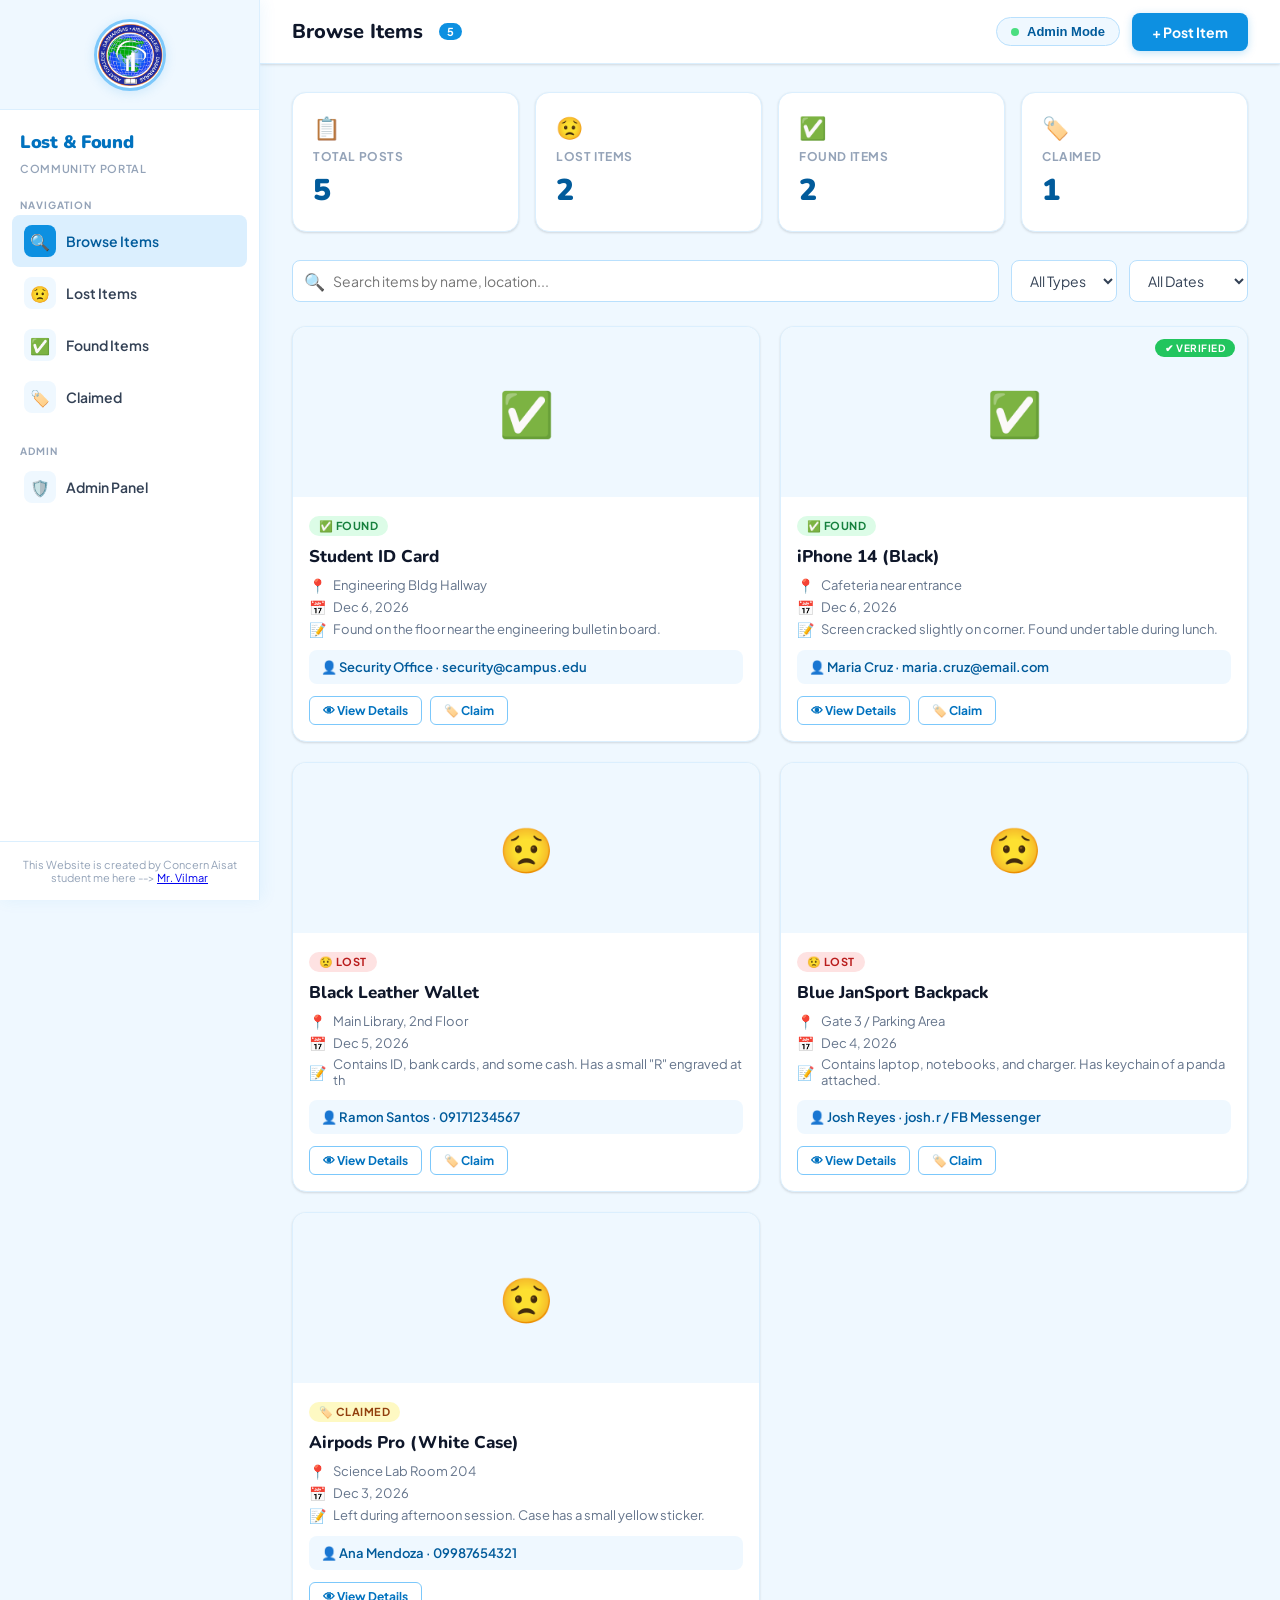
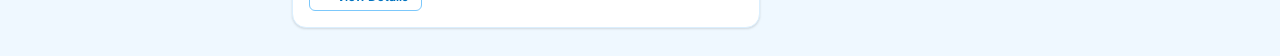
==== index.html @ 562bf7f7 "Add files via upload" ====
<!DOCTYPE html>
<html lang="en">
<head>
<meta charset="UTF-8" />
<meta name="viewport" content="width=device-width, initial-scale=1.0"/>
<title>Lost & Found Portal</title>
<link href="https://fonts.googleapis.com/css2?family=Nunito:wght@400;600;700;800;900&family=Plus+Jakarta+Sans:wght@400;500;600;700&display=swap" rel="stylesheet"/>
  <link rel="stylesheet" href="index.css">

</head>
<body>

<!-- SIDEBAR OVERLAY (mobile) -->
<div class="sidebar-overlay" id="sidebarOverlay" onclick="closeSidebar()"></div>

<!-- SIDEBAR -->
<div class="sidebar" id="sidebar">
  <div class="logo-container">

    <div class="logo-circle">
      <img src="img/logo.png" alt="Logo"/>
    </div>
  </div>
  <div class="sidebar-title">Lost &amp; Found</div>
  <div class="sidebar-subtitle">Community Portal</div>

  <div class="nav-section">
    <div class="nav-label">Navigation</div>
    <button class="nav-btn active" onclick="showPage('browse', this)">
      <span class="icon">🔍</span> Browse Items
    </button>
    <button class="nav-btn" onclick="showPage('lost', this)">
      <span class="icon">😟</span> Lost Items
    </button>
    <button class="nav-btn" onclick="showPage('found', this)">
      <span class="icon">✅</span> Found Items
    </button>
    <button class="nav-btn" onclick="showPage('claimed', this)">
      <span class="icon">🏷️</span> Claimed
    </button>
  </div>

  <div class="nav-section" style="margin-top:8px;">
    <div class="nav-label">Admin</div>
    <button class="nav-btn" onclick="showPage('admin', this)" id="adminNavBtn">
      <span class="icon">🛡️</span> Admin Panel
    </button>
  </div>

  <div class="sidebar-footer">
    This Website is created by Concern Aisat student me here --> <a href="https://vilmar-dev.github.io/Portfolio/" target="_blank">Mr. Vilmar</a><br>
  </div>
</div>

<!-- MAIN -->
<div class="main">
  <!-- TOPBAR -->
  <div class="topbar">
    <div class="topbar-left">
      <button class="hamburger" onclick="toggleSidebar()" aria-label="Open menu">☰</button>
      <span class="page-title" id="pageTitle">Browse Items</span>
      <span class="badge-count" id="itemCount">0</span>
    </div>
    <div class="topbar-right">
      <button class="admin-toggle" id="adminToggle" onclick="toggleAdminMode()">
        <span class="admin-dot"></span>
        <span id="adminToggleLabel">Admin Mode</span>
      </button>
      <button class="btn btn-primary" onclick="openPostModal()">
        + Post Item
      </button>
    </div>
  </div>

  <!-- BROWSE PAGE -->
  <div class="page-section active" id="page-browse">
    <div class="stats-row">
      <div class="stat-card">
        <div class="stat-icon">📋</div>
        <div class="stat-label">Total Posts</div>
        <div class="stat-value" id="stat-total">0</div>
      </div>
      <div class="stat-card">
        <div class="stat-icon">😟</div>
        <div class="stat-label">Lost Items</div>
        <div class="stat-value" id="stat-lost">0</div>
      </div>
      <div class="stat-card">
        <div class="stat-icon">✅</div>
        <div class="stat-label">Found Items</div>
        <div class="stat-value" id="stat-found">0</div>
      </div>
      <div class="stat-card">
        <div class="stat-icon">🏷️</div>
        <div class="stat-label">Claimed</div>
        <div class="stat-value" id="stat-claimed">0</div>
      </div>
    </div>

    <div class="search-bar-row">
      <div class="search-input-wrap">
        <span class="search-icon">🔍</span>
        <input type="text" id="searchInput" placeholder="Search items by name, location..." oninput="renderCards('browse')"/>
      </div>
      <select class="filter-select" id="filterType" onchange="renderCards('browse')">
        <option value="all">All Types</option>
        <option value="lost">Lost</option>
        <option value="found">Found</option>
      </select>
      <select class="filter-select" id="filterDate" onchange="renderCards('browse')">
        <option value="all">All Dates</option>
        <option value="today">Today</option>
        <option value="week">This Week</option>
        <option value="month">This Month</option>
      </select>
    </div>

    <div class="cards-grid" id="browse-grid"></div>
    <div class="empty-state" id="browse-empty" style="display:none;">
      <div class="empty-icon">📭</div>
      <p>No items found. Try a different search or post a new item!</p>
    </div>
  </div>

  <!-- LOST PAGE -->
  <div class="page-section" id="page-lost">
    <div class="section-header">
      <span class="section-title">Lost Items</span>
      <button class="btn btn-primary btn-sm" onclick="openPostModal('lost')">+ Report Lost Item</button>
    </div>
    <div class="search-bar-row">
      <div class="search-input-wrap">
        <span class="search-icon">🔍</span>
        <input type="text" id="searchLost" placeholder="Search lost items..." oninput="renderCards('lost')"/>
      </div>
    </div>
    <div class="cards-grid" id="lost-grid"></div>
    <div class="empty-state" id="lost-empty" style="display:none;">
      <div class="empty-icon">😟</div>
      <p>No lost items posted yet.</p>
    </div>
  </div>

  <!-- FOUND PAGE -->
  <div class="page-section" id="page-found">
    <div class="section-header">
      <span class="section-title">Found Items</span>
      <button class="btn btn-primary btn-sm" onclick="openPostModal('found')">+ Report Found Item</button>
    </div>
    <div class="search-bar-row">
      <div class="search-input-wrap">
        <span class="search-icon">🔍</span>
        <input type="text" id="searchFound" placeholder="Search found items..." oninput="renderCards('found')"/>
      </div>
    </div>
    <div class="cards-grid" id="found-grid"></div>
    <div class="empty-state" id="found-empty" style="display:none;">
      <div class="empty-icon">✅</div>
      <p>No found items posted yet.</p>
    </div>
  </div>

  <!-- CLAIMED PAGE -->
  <div class="page-section" id="page-claimed">
    <div class="section-header">
      <span class="section-title">Claimed Items</span>
    </div>
    <div class="cards-grid" id="claimed-grid"></div>
    <div class="empty-state" id="claimed-empty" style="display:none;">
      <div class="empty-icon">🏷️</div>
      <p>No claimed items yet.</p>
    </div>
  </div>

  <!-- ADMIN PAGE -->
  <div class="page-section" id="page-admin">
    <div class="section-header">
      <span class="section-title">🛡️ Admin Panel</span>
      <span style="font-size:13px; color:var(--gray-400); font-weight:600;">Manage all posts and verify claims</span>
    </div>
    <div id="admin-lock" style="text-align:center; padding:60px; color:var(--gray-400);">
      <div style="font-size:48px; margin-bottom:12px;">🔒</div>
      <p style="font-size:15px; font-weight:700;">Enable Admin Mode to access this panel</p>
      <p style="font-size:13px; margin-top:6px;">Click the "Admin Mode" button in the top right</p>
    </div>
    <div id="admin-content" style="display:none;">
      <div class="stats-row" style="grid-template-columns: repeat(3,1fr); margin-bottom:20px;">
        <div class="stat-card">
          <div class="stat-icon">⏳</div>
          <div class="stat-label">Pending Review</div>
          <div class="stat-value" id="admin-pending">0</div>
        </div>
        <div class="stat-card">
          <div class="stat-icon">✔️</div>
          <div class="stat-label">Verified</div>
          <div class="stat-value" id="admin-verified">0</div>
        </div>
        <div class="stat-card">
          <div class="stat-icon">🗑️</div>
          <div class="stat-label">Removed</div>
          <div class="stat-value" id="admin-removed">0</div>
        </div>
      </div>
      <div class="admin-table-wrap">
      <table class="admin-table" id="adminTable">
        <thead>
          <tr>
            <th>Item</th>
            <th>Type</th>
            <th>Location</th>
            <th>Date</th>
            <th>Contact</th>
            <th>Status</th>
            <th>Actions</th>
          </tr>
        </thead>
        <tbody id="adminTableBody"></tbody>
      </table>
      </div>
      <div class="empty-state" id="admin-empty" style="display:none;">
        <div class="empty-icon">🗂️</div>
        <p>No items to manage.</p>
      </div>
    </div>
  </div>
</div>

<!-- POST MODAL -->
<div class="modal-overlay" id="postModal">
  <div class="modal">
    <div class="modal-header">
      <span class="modal-title" id="postModalTitle">Post an Item</span>
      <button class="modal-close" onclick="closeModal('postModal')">✕</button>
    </div>
    <div class="modal-body">
      <div class="form-type-toggle">
        <button class="type-option active" id="typeBtn-lost" onclick="setFormType('lost')">😟 I Lost Something</button>
        <button class="type-option" id="typeBtn-found" onclick="setFormType('found')">✅ I Found Something</button>
      </div>
      <div class="form-group">
        <label class="form-label">Item Name *</label>
        <input type="text" class="form-control" id="f-name" placeholder="e.g. Black Wallet, iPhone 14, Blue Backpack"/>
      </div>
      <div class="form-row">
        <div class="form-group">
          <label class="form-label">Location *</label>
          <input type="text" class="form-control" id="f-location" placeholder="e.g. Main Library, Gate 3"/>
        </div>
        <div class="form-group">
          <label class="form-label">Date *</label>
          <input type="date" class="form-control" id="f-date"/>
        </div>
      </div>
      <div class="form-group">
        <label class="form-label">Description</label>
        <textarea class="form-control" id="f-desc" placeholder="Describe the item — color, brand, markings, etc."></textarea>
      </div>
      <div class="form-row">
        <div class="form-group">
          <label class="form-label">Contact Name *</label>
          <input type="text" class="form-control" id="f-contact-name" placeholder="Your name"/>
        </div>
        <div class="form-group">
          <label class="form-label">Contact Info *</label>
          <input type="text" class="form-control" id="f-contact" placeholder="Phone / Email / FB"/>
        </div>
      </div>
      <div class="form-group">
        <label class="form-label">Upload Photo</label>
        <div class="image-upload-zone">
          <input type="file" accept="image/*" id="f-image" onchange="previewImage(this)"/>
          <div class="upload-icon">📷</div>
          <div class="upload-text">Click to upload or drag & drop<br/><small>PNG, JPG up to 10MB</small></div>
        </div>
        <img id="f-image-preview" class="image-preview" src="" alt="Preview"/>
      </div>
    </div>
    <div class="modal-footer">
      <button class="btn btn-outline" onclick="closeModal('postModal')">Cancel</button>
      <button class="btn btn-primary" onclick="submitPost()">🚀 Submit Post</button>
    </div>
  </div>
</div>

<!-- DETAIL MODAL -->
<div class="modal-overlay" id="detailModal">
  <div class="modal">
    <div class="modal-header">
      <span class="modal-title" id="detailModalTitle">Item Details</span>
      <button class="modal-close" onclick="closeModal('detailModal')">✕</button>
    </div>
    <div class="modal-body" id="detailModalBody"></div>
    <div class="modal-footer" id="detailModalFooter"></div>
  </div>
</div>

<!-- TOAST -->
<div class="toast-container" id="toastContainer"></div>

<script src="index.js"> </script>
</body>
</html>
---- index.css ----
:root {
    --blue-50: #eff8ff;
    --blue-100: #dbeffe;
    --blue-200: #b9e0fd;
    --blue-300: #7cc8fb;
    --blue-400: #37aaf5;
    --blue-500: #0d90e1;
    --blue-600: #0172bf;
    --blue-700: #015b9b;
    --blue-800: #064e80;
    --white: #ffffff;
    --gray-50: #f8fafc;
    --gray-100: #f1f5f9;
    --gray-200: #e2e8f0;
    --gray-400: #94a3b8;
    --gray-500: #64748b;
    --gray-700: #334155;
    --gray-900: #0f172a;
    --red-400: #f87171;
    --red-500: #ef4444;
    --green-400: #4ade80;
    --green-500: #22c55e;
    --green-100: #dcfce7;
    --yellow-100: #fef9c3;
    --yellow-500: #eab308;
    --shadow-sm: 0 1px 3px rgba(0,0,0,0.08), 0 1px 2px rgba(0,0,0,0.06);
    --shadow-md: 0 4px 16px rgba(13,144,225,0.10), 0 2px 8px rgba(0,0,0,0.06);
    --shadow-lg: 0 10px 40px rgba(13,144,225,0.13), 0 4px 16px rgba(0,0,0,0.08);
    --radius: 14px;
    --radius-sm: 8px;
  }
  *, *::before, *::after { box-sizing: border-box; margin: 0; padding: 0; }
  body {
    font-family: 'Plus Jakarta Sans', sans-serif;
    background: var(--blue-50);
    color: var(--gray-900);
    min-height: 100vh;
    display: flex;
    flex-direction: column;
  }

  /* ===== SIDEBAR ===== */
  .sidebar {
    width: 260px;
    min-height: 100vh;
    background: var(--white);
    border-right: 1.5px solid var(--blue-100);
    display: flex;
    flex-direction: column;
    position: fixed;
    top: 0; left: 0;
    z-index: 100;
    box-shadow: 2px 0 16px rgba(13,144,225,0.07);
  }
  .logo-container {
    width: 100%;
    height: 110px;
    border-bottom: 1.5px solid var(--blue-100);
    display: flex;
    align-items: center;
    justify-content: center;
    padding: 16px;
    background: var(--blue-50);
  }
  .logo-circle {
    width: 72px;
    height: 72px;
    border-radius: 50%;
    background: var(--white);
    border: 3px solid var(--blue-300);
    box-shadow: 0 2px 12px rgba(13,144,225,0.15);
    overflow: hidden;
    display: flex;
    align-items: center;
    justify-content: center;
    flex-shrink: 0;
  }
  /* ===== TO ADD YOUR LOGO: replace the src below with your image path ===== */
  .logo-circle img {
    width: 100%;
    height: 100%;
    object-fit: cover;
  }

  .sidebar-title {
    padding: 20px 20px 8px;
    font-family: 'Nunito', sans-serif;
    font-size: 18px;
    font-weight: 900;
    color: var(--blue-600);
    letter-spacing: -0.3px;
  }
  .sidebar-subtitle {
    padding: 0 20px 18px;
    font-size: 11px;
    color: var(--gray-400);
    font-weight: 600;
    letter-spacing: 0.06em;
    text-transform: uppercase;
  }

  .nav-section { padding: 0 12px 8px; }
  .nav-label {
    font-size: 10px;
    font-weight: 700;
    color: var(--gray-400);
    letter-spacing: 0.09em;
    text-transform: uppercase;
    padding: 6px 8px 4px;
  }
  .nav-btn {
    display: flex;
    align-items: center;
    gap: 10px;
    width: 100%;
    padding: 10px 12px;
    border: none;
    background: transparent;
    border-radius: var(--radius-sm);
    cursor: pointer;
    font-family: 'Plus Jakarta Sans', sans-serif;
    font-size: 14px;
    font-weight: 600;
    color: var(--gray-700);
    transition: all 0.15s;
    text-align: left;
  }
  .nav-btn:hover { background: var(--blue-50); color: var(--blue-600); }
  .nav-btn.active { background: var(--blue-100); color: var(--blue-700); }
  .nav-btn .icon {
    width: 32px; height: 32px;
    border-radius: 8px;
    display: flex; align-items: center; justify-content: center;
    font-size: 16px;
    flex-shrink: 0;
  }
  .nav-btn.active .icon { background: var(--blue-500); }
  .nav-btn:not(.active) .icon { background: var(--blue-50); }

  .sidebar-footer {
    margin-top: auto;
    padding: 16px;
    border-top: 1.5px solid var(--blue-100);
    font-size: 11px;
    color: var(--gray-400);
    text-align: center;
  }

  /* ===== MAIN CONTENT ===== */
  .main {
    margin-left: 260px;
    flex: 1;
    display: flex;
    flex-direction: column;
    min-height: 100vh;
  }

  /* ===== TOPBAR ===== */
  .topbar {
    background: var(--white);
    border-bottom: 1.5px solid var(--blue-100);
    padding: 0 32px;
    height: 64px;
    display: flex;
    align-items: center;
    justify-content: space-between;
    position: sticky; top: 0; z-index: 50;
    box-shadow: var(--shadow-sm);
  }
  .topbar-left { display: flex; align-items: center; gap: 16px; }
  .page-title {
    font-family: 'Nunito', sans-serif;
    font-size: 20px;
    font-weight: 800;
    color: var(--gray-900);
  }
  .badge-count {
    background: var(--blue-500);
    color: white;
    font-size: 11px;
    font-weight: 700;
    padding: 2px 8px;
    border-radius: 999px;
  }
  .topbar-right { display: flex; align-items: center; gap: 12px; }
  .admin-toggle {
    display: flex; align-items: center; gap: 8px;
    background: var(--blue-50);
    border: 1.5px solid var(--blue-200);
    border-radius: 999px;
    padding: 6px 14px;
    cursor: pointer;
    font-size: 13px;
    font-weight: 700;
    color: var(--blue-700);
    transition: all 0.2s;
  }
  .admin-toggle:hover { background: var(--blue-100); }
  .admin-toggle.active { background: var(--blue-600); color: white; border-color: var(--blue-600); }
  .admin-dot {
    width: 8px; height: 8px; border-radius: 50%;
    background: var(--green-400);
  }
  .admin-toggle.active .admin-dot { background: rgba(255,255,255,0.6); }

  /* ===== PAGE SECTIONS ===== */
  .page-section { display: none; padding: 28px 32px; }
  .page-section.active { display: block; }

  /* ===== STATS ===== */
  .stats-row {
    display: grid;
    grid-template-columns: repeat(4, 1fr);
    gap: 16px;
    margin-bottom: 28px;
  }
  .stat-card {
    background: var(--white);
    border-radius: var(--radius);
    padding: 20px;
    border: 1.5px solid var(--blue-100);
    box-shadow: var(--shadow-sm);
    display: flex;
    flex-direction: column;
    gap: 6px;
  }
  .stat-card .stat-label { font-size: 12px; color: var(--gray-400); font-weight: 700; letter-spacing: 0.05em; text-transform: uppercase; }
  .stat-card .stat-value { font-family: 'Nunito', sans-serif; font-size: 30px; font-weight: 900; color: var(--blue-700); }
  .stat-card .stat-icon { font-size: 22px; margin-bottom: 2px; }

  /* ===== SEARCH BAR ===== */
  .search-bar-row {
    display: flex;
    gap: 12px;
    margin-bottom: 24px;
    align-items: center;
    flex-wrap: wrap;
  }
  .search-input-wrap {
    flex: 1; min-width: 200px;
    position: relative;
  }
  .search-input-wrap input {
    width: 100%;
    padding: 11px 16px 11px 40px;
    border: 1.5px solid var(--blue-200);
    border-radius: var(--radius-sm);
    font-size: 14px;
    font-family: 'Plus Jakarta Sans', sans-serif;
    background: var(--white);
    color: var(--gray-900);
    outline: none;
    transition: border 0.2s;
  }
  .search-input-wrap input:focus { border-color: var(--blue-500); }
  .search-input-wrap .search-icon {
    position: absolute; left: 12px; top: 50%; transform: translateY(-50%);
    color: var(--blue-400); font-size: 17px; pointer-events: none;
  }
  .filter-select {
    padding: 10px 14px;
    border: 1.5px solid var(--blue-200);
    border-radius: var(--radius-sm);
    font-size: 14px;
    font-family: 'Plus Jakarta Sans', sans-serif;
    background: var(--white);
    color: var(--gray-700);
    outline: none;
    cursor: pointer;
  }
  .btn {
    padding: 10px 20px;
    border-radius: var(--radius-sm);
    border: none;
    cursor: pointer;
    font-family: 'Plus Jakarta Sans', sans-serif;
    font-size: 14px;
    font-weight: 700;
    transition: all 0.18s;
    display: inline-flex; align-items: center; gap: 7px;
  }
  .btn-primary {
    background: var(--blue-500);
    color: white;
    box-shadow: 0 2px 8px rgba(13,144,225,0.25);
  }
  .btn-primary:hover { background: var(--blue-600); transform: translateY(-1px); box-shadow: 0 4px 16px rgba(13,144,225,0.3); }
  .btn-outline {
    background: var(--white);
    color: var(--blue-600);
    border: 1.5px solid var(--blue-300);
  }
  .btn-outline:hover { background: var(--blue-50); }
  .btn-danger {
    background: #fee2e2;
    color: var(--red-500);
    border: 1.5px solid #fca5a5;
  }
  .btn-danger:hover { background: #fecaca; }
  .btn-success {
    background: var(--green-100);
    color: #15803d;
    border: 1.5px solid #86efac;
  }
  .btn-success:hover { background: #bbf7d0; }
  .btn-sm { padding: 6px 13px; font-size: 12px; border-radius: 6px; }

  /* ===== CARDS GRID ===== */
  .cards-grid {
    display: grid;
    grid-template-columns: repeat(auto-fill, minmax(310px, 1fr));
    gap: 20px;
  }
  .item-card {
    background: var(--white);
    border-radius: var(--radius);
    border: 1.5px solid var(--blue-100);
    box-shadow: var(--shadow-sm);
    overflow: hidden;
    transition: box-shadow 0.2s, transform 0.2s;
    position: relative;
  }
  .item-card:hover { box-shadow: var(--shadow-md); transform: translateY(-2px); }
  .card-image {
    width: 100%;
    height: 170px;
    object-fit: cover;
    background: var(--blue-50);
    display: flex;
    align-items: center;
    justify-content: center;
    color: var(--blue-200);
    font-size: 44px;
    overflow: hidden;
  }
  .card-image img { width: 100%; height: 100%; object-fit: cover; }
  .card-body { padding: 16px; }
  .card-tag {
    display: inline-flex;
    align-items: center;
    gap: 5px;
    padding: 3px 10px;
    border-radius: 999px;
    font-size: 11px;
    font-weight: 700;
    letter-spacing: 0.04em;
    text-transform: uppercase;
    margin-bottom: 9px;
  }
  .tag-lost { background: #fee2e2; color: #b91c1c; }
  .tag-found { background: var(--green-100); color: #15803d; }
  .tag-claimed { background: var(--yellow-100); color: #92400e; }
  .card-title {
    font-family: 'Nunito', sans-serif;
    font-size: 17px;
    font-weight: 800;
    color: var(--gray-900);
    margin-bottom: 8px;
  }
  .card-meta {
    display: flex; flex-direction: column; gap: 4px; margin-bottom: 12px;
  }
  .card-meta-row {
    display: flex; align-items: center; gap: 7px;
    font-size: 13px; color: var(--gray-500);
  }
  .card-meta-row span { font-size: 14px; }
  .card-contact {
    background: var(--blue-50);
    border-radius: var(--radius-sm);
    padding: 9px 12px;
    font-size: 13px;
    color: var(--blue-700);
    font-weight: 600;
    margin-bottom: 12px;
  }
  .card-actions { display: flex; gap: 8px; flex-wrap: wrap; }
  .verified-badge {
    position: absolute; top: 12px; right: 12px;
    background: var(--green-500);
    color: white;
    border-radius: 999px;
    padding: 3px 10px;
    font-size: 10px;
    font-weight: 700;
    letter-spacing: 0.05em;
    text-transform: uppercase;
  }

  /* ===== MODAL ===== */
  .modal-overlay {
    position: fixed; inset: 0;
    background: rgba(15,23,42,0.38);
    backdrop-filter: blur(4px);
    z-index: 200;
    display: none;
    align-items: center;
    justify-content: center;
    padding: 24px;
  }
  .modal-overlay.open { display: flex; }
  .modal {
    background: var(--white);
    border-radius: 20px;
    width: 100%;
    max-width: 540px;
    max-height: 90vh;
    overflow-y: auto;
    box-shadow: var(--shadow-lg);
    animation: slideUp 0.22s cubic-bezier(.34,1.56,.64,1);
  }
  @keyframes slideUp {
    from { transform: translateY(40px) scale(0.97); opacity: 0; }
    to { transform: none; opacity: 1; }
  }
  .modal-header {
    padding: 22px 24px 16px;
    border-bottom: 1.5px solid var(--blue-100);
    display: flex; align-items: center; justify-content: space-between;
  }
  .modal-title {
    font-family: 'Nunito', sans-serif;
    font-size: 20px;
    font-weight: 900;
    color: var(--gray-900);
  }
  .modal-close {
    background: var(--gray-100);
    border: none;
    border-radius: 50%;
    width: 32px; height: 32px;
    font-size: 18px;
    cursor: pointer;
    display: flex; align-items: center; justify-content: center;
    color: var(--gray-500);
    transition: background 0.15s;
  }
  .modal-close:hover { background: var(--blue-100); }
  .modal-body { padding: 22px 24px; }
  .form-group { margin-bottom: 18px; }
  .form-label {
    display: block;
    font-size: 13px;
    font-weight: 700;
    color: var(--gray-700);
    margin-bottom: 7px;
  }
  .form-control {
    width: 100%;
    padding: 10px 14px;
    border: 1.5px solid var(--blue-200);
    border-radius: var(--radius-sm);
    font-size: 14px;
    font-family: 'Plus Jakarta Sans', sans-serif;
    color: var(--gray-900);
    outline: none;
    transition: border 0.2s;
    background: var(--white);
  }
  .form-control:focus { border-color: var(--blue-500); }
  textarea.form-control { resize: vertical; min-height: 80px; }
  .form-row { display: grid; grid-template-columns: 1fr 1fr; gap: 14px; }
  .image-upload-zone {
    border: 2px dashed var(--blue-300);
    border-radius: var(--radius-sm);
    padding: 24px;
    text-align: center;
    cursor: pointer;
    transition: all 0.2s;
    background: var(--blue-50);
    position: relative;
  }
  .image-upload-zone:hover { border-color: var(--blue-500); background: var(--blue-100); }
  .image-upload-zone input[type=file] {
    position: absolute; inset: 0; opacity: 0; cursor: pointer; width: 100%; height: 100%;
  }
  .upload-icon { font-size: 28px; color: var(--blue-400); margin-bottom: 6px; }
  .upload-text { font-size: 13px; color: var(--gray-500); font-weight: 500; }
  .image-preview { width: 100%; margin-top: 12px; border-radius: 8px; max-height: 180px; object-fit: cover; display: none; }
  .modal-footer {
    padding: 16px 24px;
    border-top: 1.5px solid var(--blue-100);
    display: flex; justify-content: flex-end; gap: 10px;
  }
  .form-type-toggle {
    display: flex; gap: 0; margin-bottom: 18px;
    border: 1.5px solid var(--blue-200);
    border-radius: var(--radius-sm);
    overflow: hidden;
  }
  .type-option {
    flex: 1; padding: 10px 16px;
    border: none; background: var(--white);
    font-family: 'Plus Jakarta Sans', sans-serif;
    font-size: 14px; font-weight: 700;
    cursor: pointer; transition: all 0.15s;
    color: var(--gray-500);
  }
  .type-option.active { background: var(--blue-500); color: white; }

  /* ===== EMPTY STATE ===== */
  .empty-state {
    text-align: center;
    padding: 60px 20px;
    color: var(--gray-400);
  }
  .empty-state .empty-icon { font-size: 52px; margin-bottom: 12px; }
  .empty-state p { font-size: 15px; font-weight: 600; }

  /* ===== ADMIN PANEL ===== */
  .admin-table {
    width: 100%;
    border-collapse: collapse;
    background: var(--white);
    border-radius: var(--radius);
    overflow: hidden;
    box-shadow: var(--shadow-sm);
    border: 1.5px solid var(--blue-100);
  }
  .admin-table th {
    background: var(--blue-50);
    padding: 12px 16px;
    text-align: left;
    font-size: 12px;
    font-weight: 700;
    color: var(--blue-700);
    letter-spacing: 0.05em;
    text-transform: uppercase;
    border-bottom: 1.5px solid var(--blue-100);
  }
  .admin-table td {
    padding: 13px 16px;
    font-size: 13px;
    color: var(--gray-700);
    border-bottom: 1px solid var(--blue-50);
    vertical-align: middle;
  }
  .admin-table tr:last-child td { border-bottom: none; }
  .admin-table tr:hover td { background: var(--blue-50); }
  .status-pill {
    display: inline-flex;
    align-items: center;
    gap: 5px;
    padding: 3px 10px;
    border-radius: 999px;
    font-size: 11px;
    font-weight: 700;
  }
  .status-pending { background: var(--yellow-100); color: #92400e; }
  .status-verified { background: var(--green-100); color: #15803d; }
  .status-removed { background: #fee2e2; color: #b91c1c; }

  /* ===== TOAST ===== */
  .toast-container {
    position: fixed; top: 24px; right: 24px; z-index: 999;
    display: flex; flex-direction: column; gap: 10px;
  }
  .toast {
    background: var(--white);
    border-radius: var(--radius-sm);
    box-shadow: var(--shadow-lg);
    padding: 13px 18px;
    font-size: 14px;
    font-weight: 600;
    display: flex; align-items: center; gap: 10px;
    border-left: 4px solid var(--blue-500);
    min-width: 260px;
    animation: toastIn 0.25s ease;
  }
  .toast.success { border-color: var(--green-500); }
  .toast.error { border-color: var(--red-500); }
  @keyframes toastIn {
    from { transform: translateX(60px); opacity: 0; }
    to { transform: none; opacity: 1; }
  }

  /* ===== DETAIL MODAL ===== */
  .detail-grid {
    display: grid; grid-template-columns: 1fr 1fr; gap: 14px; margin-bottom: 18px;
  }
  .detail-item { }
  .detail-label { font-size: 11px; font-weight: 700; color: var(--gray-400); text-transform: uppercase; letter-spacing: 0.06em; margin-bottom: 3px; }
  .detail-value { font-size: 14px; font-weight: 600; color: var(--gray-900); }
  .detail-image { width: 100%; border-radius: var(--radius-sm); margin-bottom: 18px; max-height: 220px; object-fit: cover; }

  /* ===== SCROLLBAR ===== */
  ::-webkit-scrollbar { width: 6px; }
  ::-webkit-scrollbar-track { background: transparent; }
  ::-webkit-scrollbar-thumb { background: var(--blue-200); border-radius: 3px; }

  .section-header {
    display: flex; align-items: center; justify-content: space-between;
    margin-bottom: 18px;
    flex-wrap: wrap; gap: 10px;
  }
  .section-title {
    font-family: 'Nunito', sans-serif;
    font-size: 18px;
    font-weight: 900;
    color: var(--gray-900);
  }
  .divider { height: 1.5px; background: var(--blue-100); margin: 24px 0; }

  /* ===== HAMBURGER BUTTON ===== */
  .hamburger {
    display: none;
    background: none;
    border: none;
    cursor: pointer;
    padding: 6px;
    border-radius: var(--radius-sm);
    color: var(--gray-700);
    font-size: 22px;
    line-height: 1;
  }
  .hamburger:hover { background: var(--blue-50); }

  /* ===== OVERLAY for mobile sidebar ===== */
  .sidebar-overlay {
    display: none;
    position: fixed; inset: 0;
    background: rgba(15,23,42,0.35);
    z-index: 99;
  }
  .sidebar-overlay.open { display: block; }

  /* ===== RESPONSIVE ===== */
  @media (max-width: 900px) {
    .sidebar { width: 240px; }
    .main { margin-left: 240px; }
    .stats-row { grid-template-columns: repeat(2, 1fr); }
    .topbar { padding: 0 16px; }
    .page-section { padding: 20px 16px; }
  }

  @media (max-width: 700px) {
    /* Sidebar slides off-screen by default */
    .sidebar {
      position: fixed;
      left: -260px;
      width: 260px;
      transition: left 0.25s cubic-bezier(.4,0,.2,1);
      z-index: 200;
    }
    .sidebar.open { left: 0; }

    /* Main takes full width */
    .main { margin-left: 0; }

    /* Show hamburger */
    .hamburger { display: flex; align-items: center; justify-content: center; }

    /* Topbar adjustments */
    .topbar { padding: 0 12px; height: 56px; gap: 8px; }
    .page-title { font-size: 16px; }
    .topbar-right { gap: 6px; }
    .admin-toggle { padding: 5px 10px; font-size: 12px; }
    #adminToggleLabel { display: none; }
    .btn.btn-primary { padding: 8px 12px; font-size: 13px; }

    /* Content padding */
    .page-section { padding: 16px 12px; }

    /* Stats: 2 columns */
    .stats-row { grid-template-columns: 1fr 1fr; gap: 10px; margin-bottom: 16px; }
    .stat-card { padding: 14px 12px; }
    .stat-card .stat-value { font-size: 24px; }

    /* Search row stacks */
    .search-bar-row { flex-direction: column; gap: 8px; }
    .search-input-wrap { width: 100%; }
    .filter-select { width: 100%; }

    /* Cards single column */
    .cards-grid { grid-template-columns: 1fr; gap: 14px; }

    /* Form adjustments */
    .form-row { grid-template-columns: 1fr; }
    .detail-grid { grid-template-columns: 1fr; }

    /* Admin table: scrollable */
    .admin-table-wrap { overflow-x: auto; -webkit-overflow-scrolling: touch; }
    .admin-table { min-width: 600px; }

    /* Toast smaller */
    .toast { min-width: unset; max-width: calc(100vw - 32px); font-size: 13px; }
    .toast-container { top: 12px; right: 12px; left: 12px; }

    /* Modal full-screen on mobile */
    .modal-overlay { padding: 0; align-items: flex-end; }
    .modal { border-radius: 20px 20px 0 0; max-height: 92vh; }
  }

  @media (max-width: 400px) {
    .stats-row { grid-template-columns: 1fr 1fr; }
    .stat-card .stat-value { font-size: 20px; }
  }
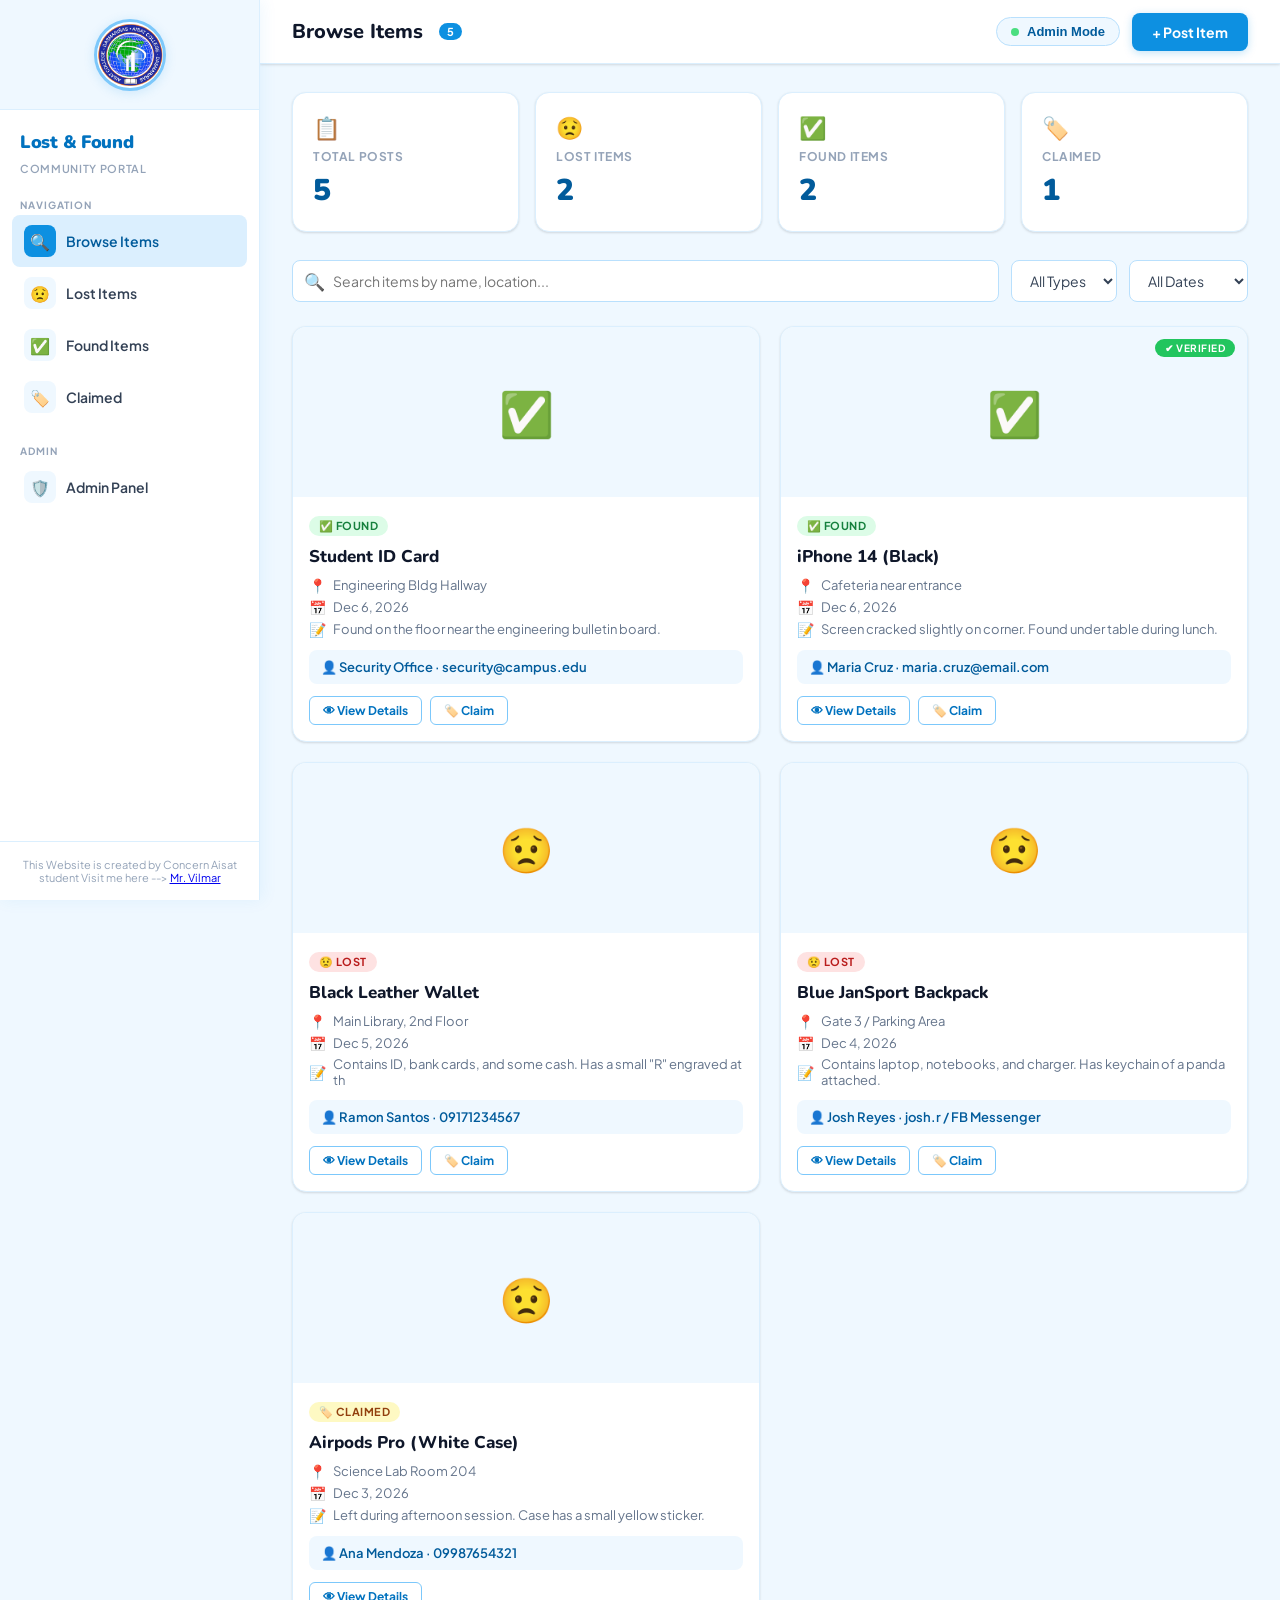
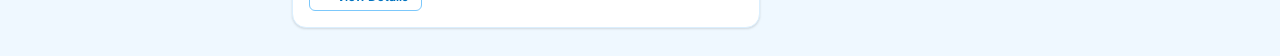
==== commit ea8965bf: "Update index.html" ====
--- a/index.html
+++ b/index.html
@@ -48,7 +48,7 @@
   </div>
 
   <div class="sidebar-footer">
-    This Website is created by Concern Aisat student me here --> <a href="https://vilmar-dev.github.io/Portfolio/" target="_blank">Mr. Vilmar</a><br>
+    This Website is created by Concern Aisat student Visit me here  -->  <a href="https://vilmar-dev.github.io/Portfolio/" target="_blank">Mr. Vilmar</a><br>
   </div>
 </div>
 
@@ -299,4 +299,4 @@
 
 <script src="index.js"> </script>
 </body>
-</html>+</html>
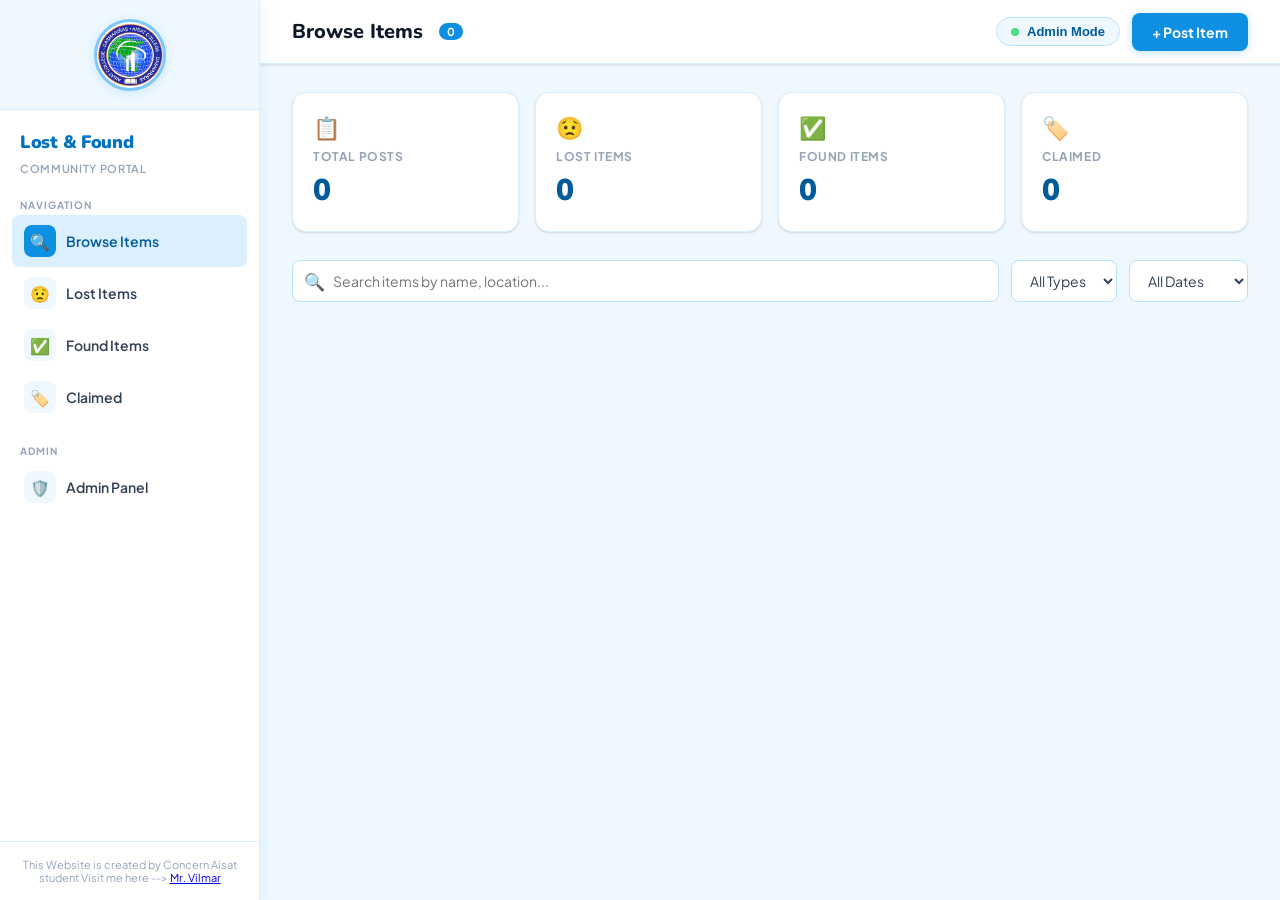
==== commit 292e3df0: "Update index.html" ====
--- a/index.html
+++ b/index.html
@@ -296,7 +296,12 @@
 
 <!-- TOAST -->
 <div class="toast-container" id="toastContainer"></div>
-
-<script src="index.js"> </script>
+<script type="module" src="index.js"></script>
+
+
+
+
+  
+
 </body>
 </html>
